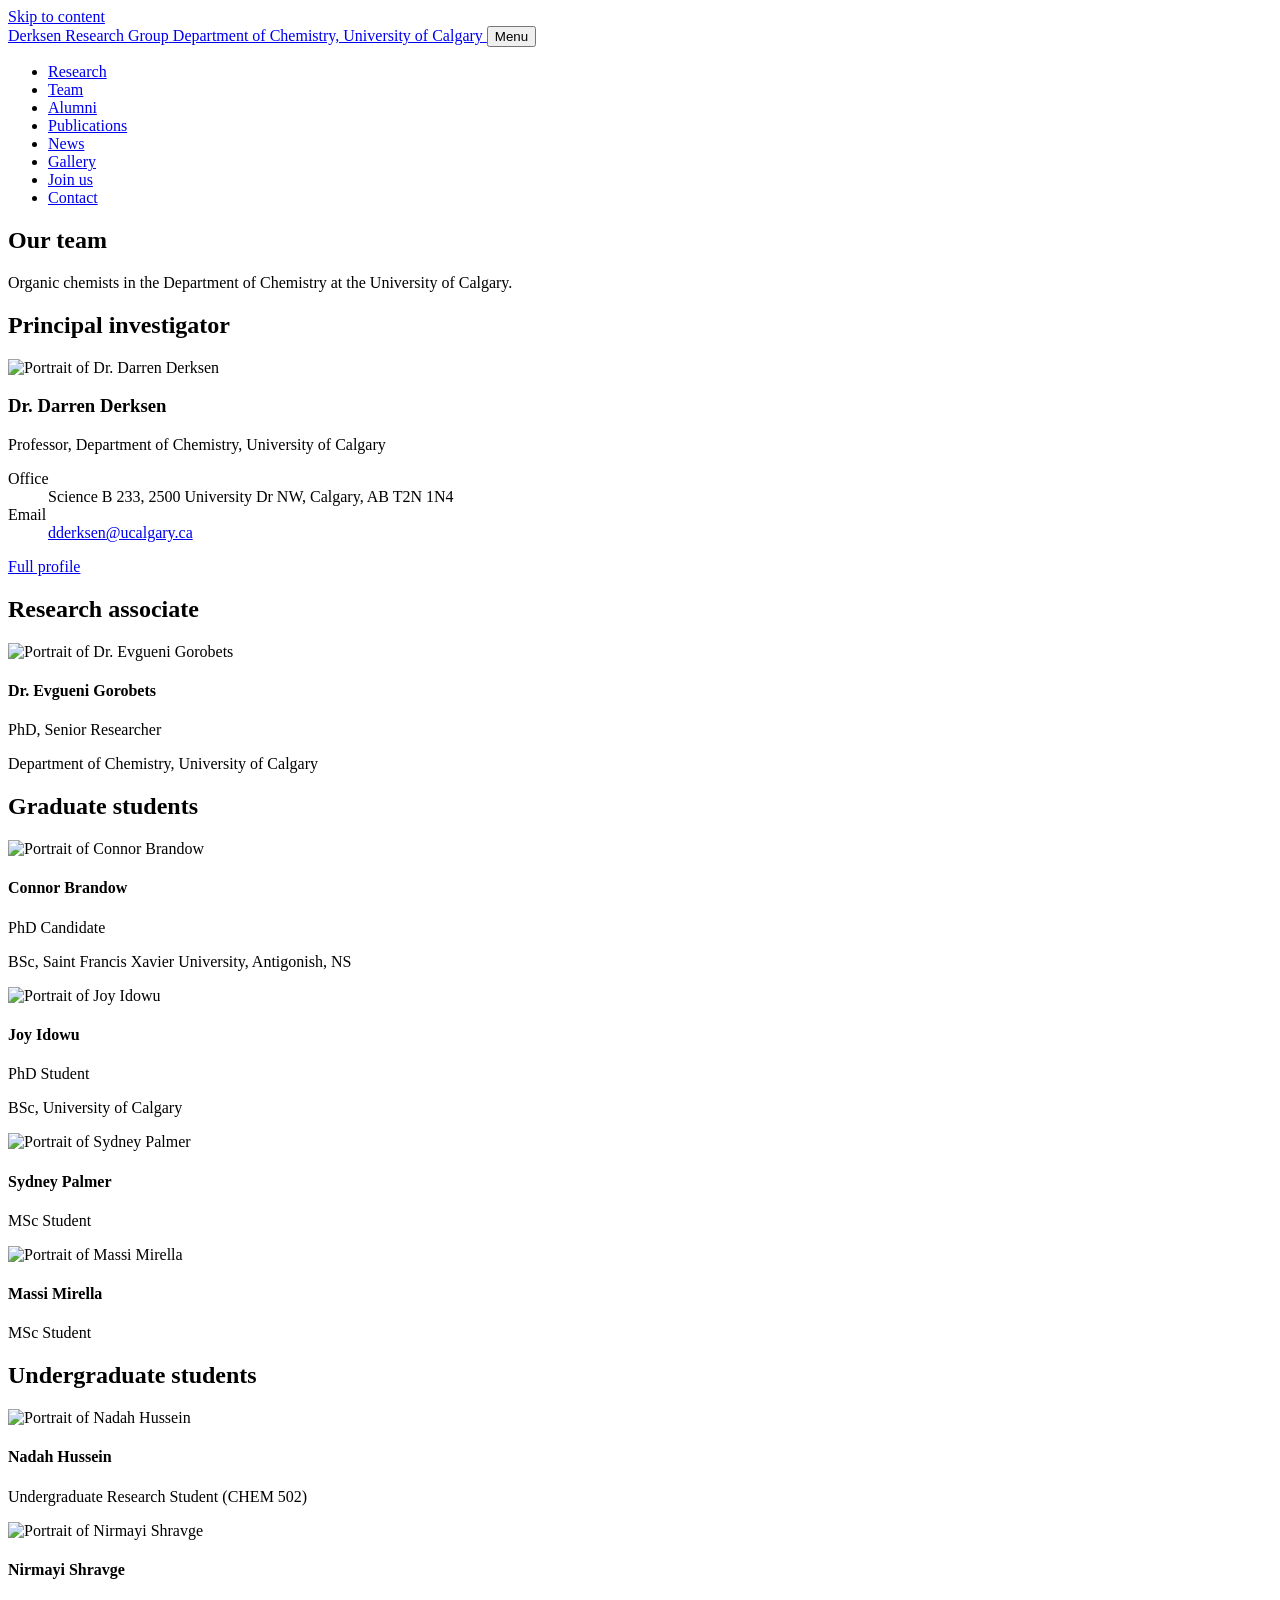
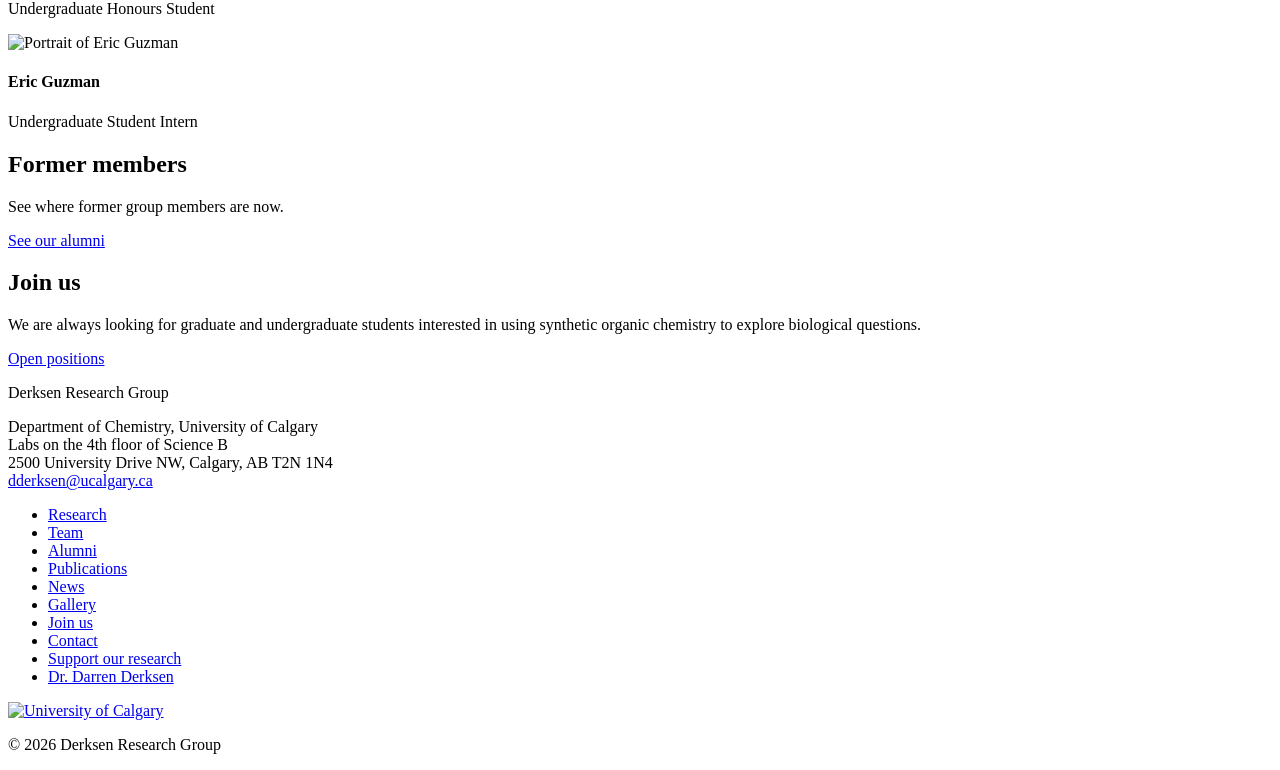
==== our-team.html @ 73cf9cbd "Add files via upload" ====
<!doctype html>
<html lang="en">
<head>
<meta charset="utf-8">
<meta name="viewport" content="width=device-width, initial-scale=1">
<title>Our team | Derksen Research Group</title>
<meta name="description" content="Current members of the Derksen Research Group at the University of Calgary.">
<meta property="og:title" content="Our team | Derksen Research Group">
<meta property="og:description" content="Current members of the Derksen Research Group at the University of Calgary.">
<meta property="og:image" content="img/group-hero.jpg">
<link rel="icon" href="favicon.svg" type="image/svg+xml">
<link rel="preconnect" href="https://fonts.googleapis.com">
<link rel="preconnect" href="https://fonts.gstatic.com" crossorigin>
<link href="https://fonts.googleapis.com/css2?family=IBM+Plex+Sans:wght@400;500;600&family=Newsreader:opsz,wght@6..72,400;6..72,500;6..72,600&display=swap" rel="stylesheet">
<link rel="stylesheet" href="css/style.css">
</head>
<body>
<a class="skip-link" href="#main">Skip to content</a>
<header class="site-header">
  <div class="wrap">
    <a class="wordmark" href="index.html">
      <span class="wordmark-name">Derksen Research Group</span>
      <span class="wordmark-sub">Department of Chemistry, University of Calgary</span>
    </a>
    <button class="nav-toggle" aria-expanded="false" aria-controls="site-nav">Menu</button>
    <nav class="site-nav" id="site-nav" aria-label="Main">
      <ul>
        <li><a href="research.html">Research</a></li>
        <li><a href="our-team.html" aria-current="page">Team</a></li>
        <li><a href="alumni.html">Alumni</a></li>
        <li><a href="publications.html">Publications</a></li>
        <li><a href="news.html">News</a></li>
        <li><a href="group-photos.html">Gallery</a></li>
        <li><a href="positions.html">Join us</a></li>
        <li><a href="contact-us.html">Contact</a></li>
      </ul>
    </nav>
  </div>
</header>
<main id="main">
<section class="page-head">
  <div class="wrap">
    <h1>Our team</h1>
    <p>Organic chemists in the Department of Chemistry at the University of Calgary.</p>
  </div>
</section>
<section class="section">
  <div class="wrap">
    <h2 class="group-label">Principal investigator</h2>
    <div class="pi">
      <img src="img/team/darren-derksen.jpg" alt="Portrait of Dr. Darren Derksen" width="640" height="800">
      <div>
        <h3>Dr. Darren Derksen</h3>
        <p class="role">Professor, Department of Chemistry, University of Calgary</p>
        <dl>
          <dt>Office</dt><dd>Science B 233, 2500 University Dr NW, Calgary, AB T2N 1N4</dd>
          <dt>Email</dt><dd><a href="mailto:dderksen@ucalgary.ca">dderksen@ucalgary.ca</a></dd>
        </dl>
        <a class="btn btn-ghost" href="darren-derksen.html">Full profile</a>
      </div>
    </div>
  </div>
</section>
<section class="section">
  <div class="wrap">
    <div class="people-block">
      <h2 class="group-label">Research associate</h2>
      <div class="people">
    <article class="person">
      <img src="img/team/evgueni-gorobets.jpg" alt="Portrait of Dr. Evgueni Gorobets" width="640" height="800" loading="lazy">
      <h4>Dr. Evgueni Gorobets</h4>
      <p class="role">PhD, Senior Researcher</p>
      <p class="detail">Department of Chemistry, University of Calgary</p>
    </article>
      </div>
    </div>
    <div class="people-block">
      <h2 class="group-label">Graduate students</h2>
      <div class="people">
    <article class="person">
      <img src="img/team/connor-brandow.jpg" alt="Portrait of Connor Brandow" width="640" height="800" loading="lazy">
      <h4>Connor Brandow</h4>
      <p class="role">PhD Candidate</p>
      <p class="detail">BSc, Saint Francis Xavier University, Antigonish, NS</p>
    </article>
    <article class="person">
      <img src="img/team/joy-idowu.jpg" alt="Portrait of Joy Idowu" width="640" height="800" loading="lazy">
      <h4>Joy Idowu</h4>
      <p class="role">PhD Student</p>
      <p class="detail">BSc, University of Calgary</p>
    </article>
    <article class="person">
      <img src="img/team/sydney-palmer.jpg" alt="Portrait of Sydney Palmer" width="640" height="800" loading="lazy">
      <h4>Sydney Palmer</h4>
      <p class="role">MSc Student</p>
    </article>
    <article class="person">
      <img src="img/team/massi-mirella.jpg" alt="Portrait of Massi Mirella" width="640" height="800" loading="lazy">
      <h4>Massi Mirella</h4>
      <p class="role">MSc Student</p>
    </article>
      </div>
    </div>
    <div class="people-block">
      <h2 class="group-label">Undergraduate students</h2>
      <div class="people">
    <article class="person">
      <img src="img/team/nadah-hussein.jpg" alt="Portrait of Nadah Hussein" width="640" height="800" loading="lazy">
      <h4>Nadah Hussein</h4>
      <p class="role">Undergraduate Research Student (CHEM 502)</p>
    </article>
    <article class="person">
      <img src="img/team/nirmayi-shravge.jpg" alt="Portrait of Nirmayi Shravge" width="640" height="800" loading="lazy">
      <h4>Nirmayi Shravge</h4>
      <p class="role">Undergraduate Honours Student</p>
    </article>
    <article class="person">
      <img src="img/team/eric-guzman.jpg" alt="Portrait of Eric Guzman" width="640" height="800" loading="lazy">
      <h4>Eric Guzman</h4>
      <p class="role">Undergraduate Student Intern</p>
    </article>
      </div>
    </div>
  </div>
</section>
<section class="section alt">
  <div class="wrap two-up">
    <div>
      <h2>Former members</h2>
      <p>See where former group members are now.</p>
      <a class="btn btn-ghost" href="alumni.html">See our alumni</a>
    </div>
    <div>
      <h2>Join us</h2>
      <p>We are always looking for graduate and undergraduate students interested in using synthetic organic chemistry to explore biological questions.</p>
      <a class="btn" href="positions.html">Open positions</a>
    </div>
  </div>
</section>
</main>
<footer class="site-footer">
  <div class="wrap">
    <div class="footer-grid">
      <div>
        <p class="footer-name">Derksen Research Group</p>
        <p>Department of Chemistry, University of Calgary<br>
        Labs on the 4th floor of Science B<br>
        2500 University Drive NW, Calgary, AB T2N 1N4<br>
        <a href="mailto:dderksen@ucalgary.ca">dderksen@ucalgary.ca</a></p>
      </div>
      <nav aria-label="Footer">
        <ul class="footer-links">
          <li><a href="research.html">Research</a></li>
          <li><a href="our-team.html">Team</a></li>
          <li><a href="alumni.html">Alumni</a></li>
          <li><a href="publications.html">Publications</a></li>
          <li><a href="news.html">News</a></li>
          <li><a href="group-photos.html">Gallery</a></li>
          <li><a href="positions.html">Join us</a></li>
          <li><a href="contact-us.html">Contact</a></li>
          <li><a href="support.html">Support our research</a></li>
          <li><a href="darren-derksen.html">Dr. Darren Derksen</a></li>
        </ul>
      </nav>
      <a class="uc-logo" href="https://www.ucalgary.ca/"><img src="img/ucalgary-logo.png" alt="University of Calgary" width="160" height="62"></a>
    </div>
    <p class="footer-base">&copy; 2026 Derksen Research Group</p>
  </div>
</footer>
<script src="js/main.js"></script>
</body>
</html>
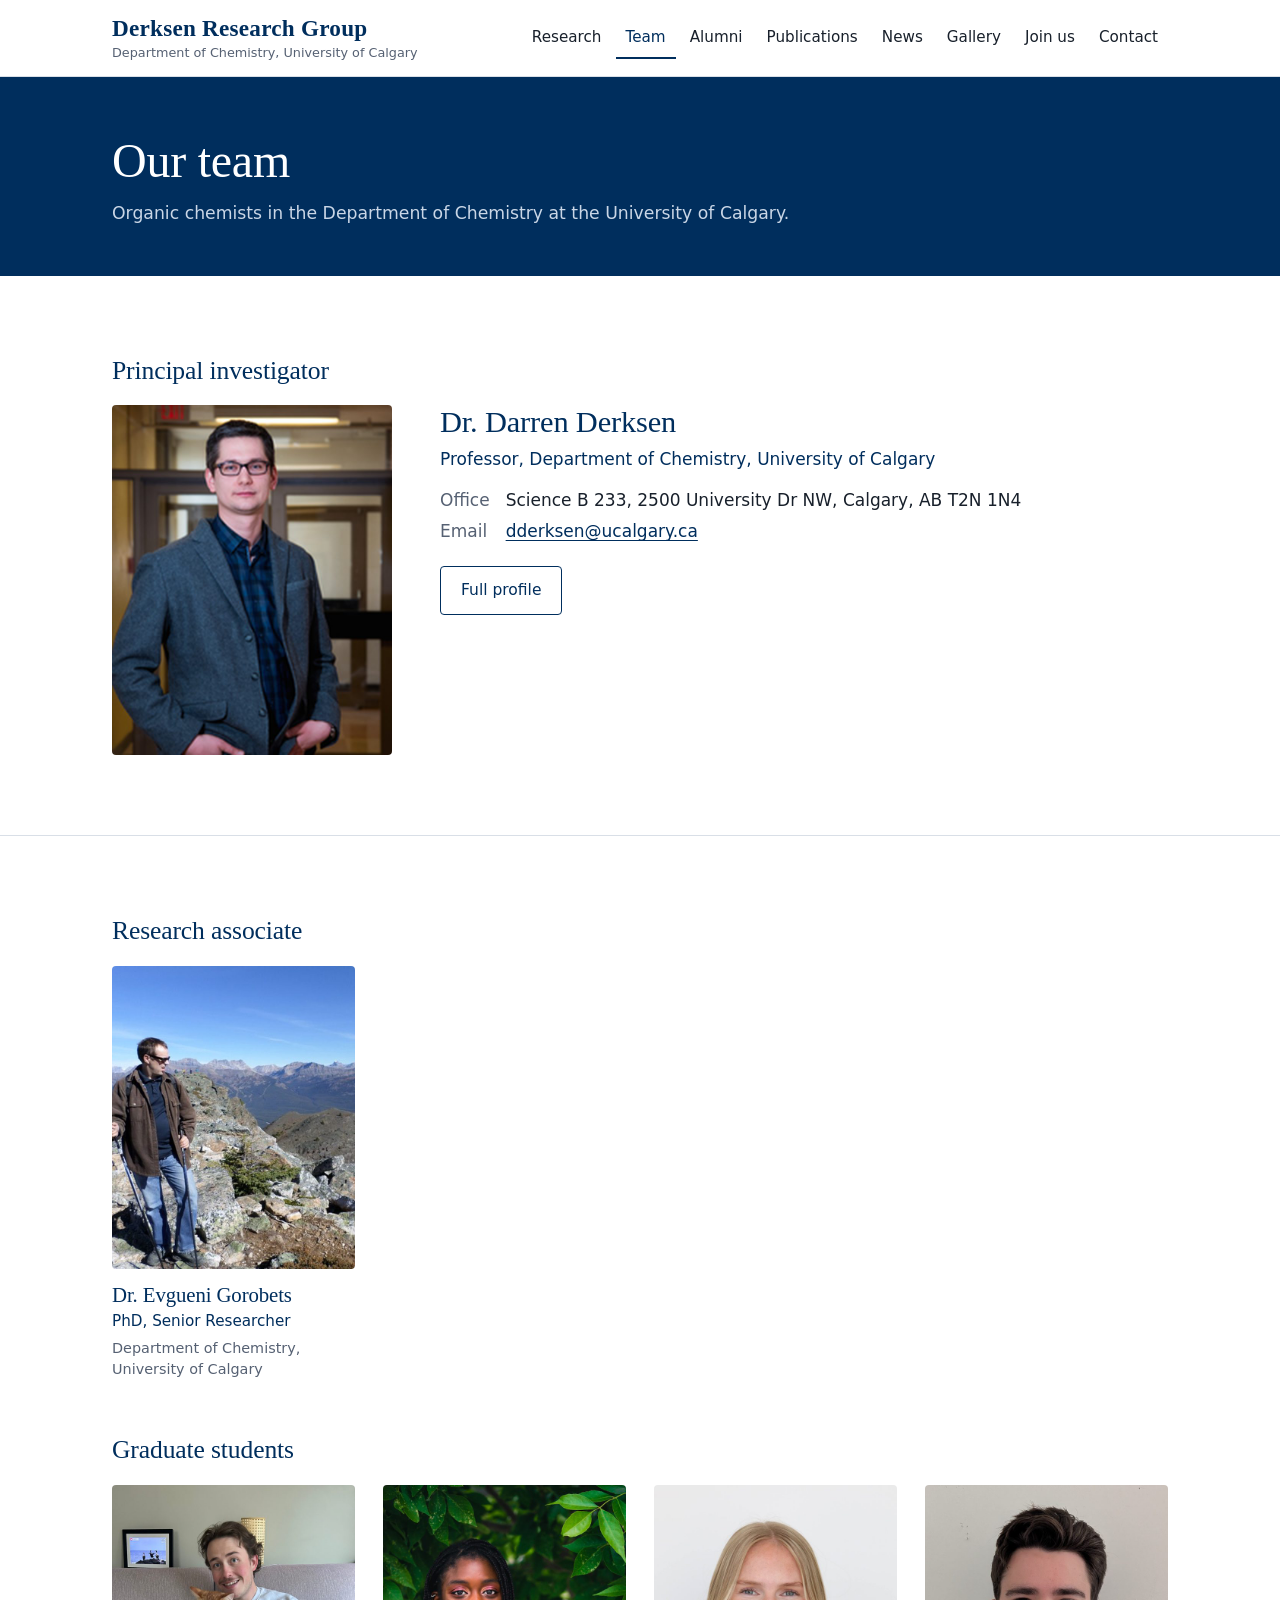
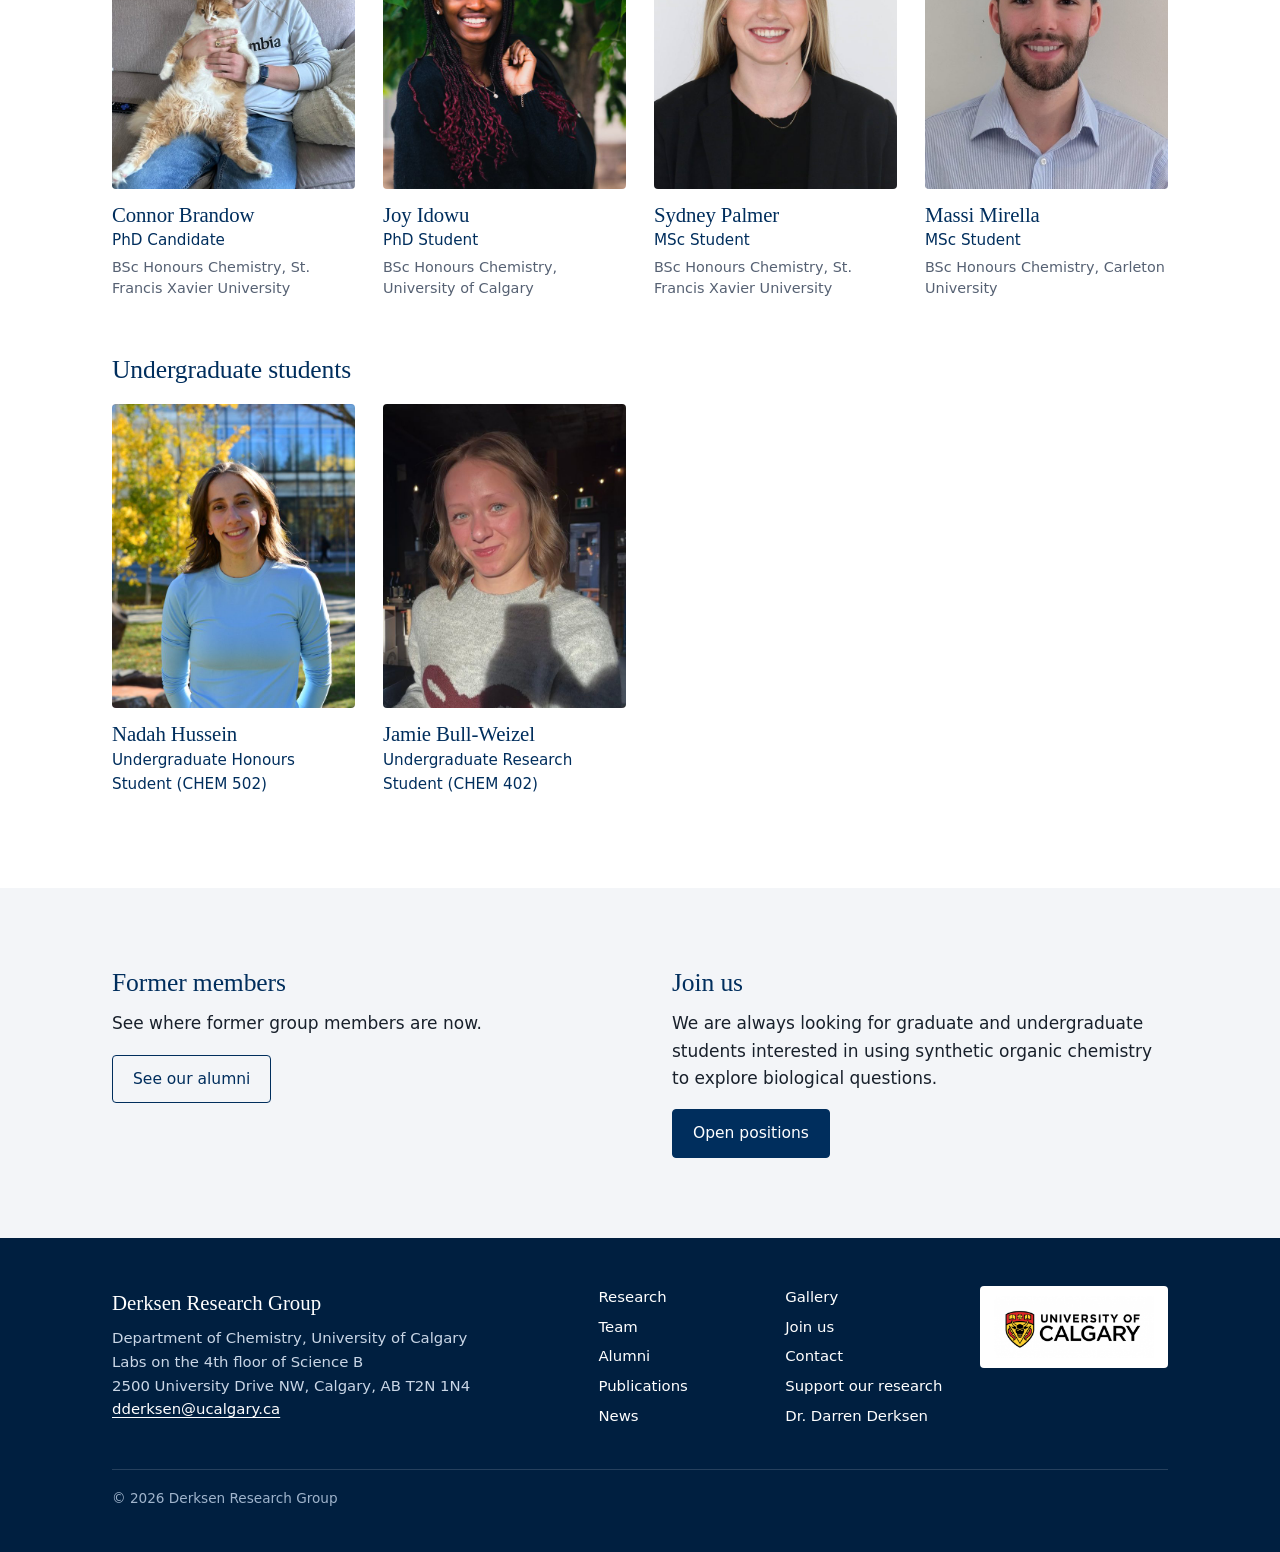
==== commit f2fc8897: "Add files via upload" ====
--- a/our-team.html
+++ b/our-team.html
@@ -81,23 +81,25 @@
       <img src="img/team/connor-brandow.jpg" alt="Portrait of Connor Brandow" width="640" height="800" loading="lazy">
       <h4>Connor Brandow</h4>
       <p class="role">PhD Candidate</p>
-      <p class="detail">BSc, Saint Francis Xavier University, Antigonish, NS</p>
+      <p class="detail">BSc Honours Chemistry, St. Francis Xavier University</p>
     </article>
     <article class="person">
       <img src="img/team/joy-idowu.jpg" alt="Portrait of Joy Idowu" width="640" height="800" loading="lazy">
       <h4>Joy Idowu</h4>
       <p class="role">PhD Student</p>
-      <p class="detail">BSc, University of Calgary</p>
+      <p class="detail">BSc Honours Chemistry, University of Calgary</p>
     </article>
     <article class="person">
       <img src="img/team/sydney-palmer.jpg" alt="Portrait of Sydney Palmer" width="640" height="800" loading="lazy">
       <h4>Sydney Palmer</h4>
       <p class="role">MSc Student</p>
+      <p class="detail">BSc Honours Chemistry, St. Francis Xavier University</p>
     </article>
     <article class="person">
       <img src="img/team/massi-mirella.jpg" alt="Portrait of Massi Mirella" width="640" height="800" loading="lazy">
       <h4>Massi Mirella</h4>
       <p class="role">MSc Student</p>
+      <p class="detail">BSc Honours Chemistry, Carleton University</p>
     </article>
       </div>
     </div>
@@ -107,17 +109,12 @@
     <article class="person">
       <img src="img/team/nadah-hussein.jpg" alt="Portrait of Nadah Hussein" width="640" height="800" loading="lazy">
       <h4>Nadah Hussein</h4>
-      <p class="role">Undergraduate Research Student (CHEM 502)</p>
+      <p class="role">Undergraduate Honours Student (CHEM 502)</p>
     </article>
     <article class="person">
-      <img src="img/team/nirmayi-shravge.jpg" alt="Portrait of Nirmayi Shravge" width="640" height="800" loading="lazy">
-      <h4>Nirmayi Shravge</h4>
-      <p class="role">Undergraduate Honours Student</p>
-    </article>
-    <article class="person">
-      <img src="img/team/eric-guzman.jpg" alt="Portrait of Eric Guzman" width="640" height="800" loading="lazy">
-      <h4>Eric Guzman</h4>
-      <p class="role">Undergraduate Student Intern</p>
+      <img src="img/team/jamie-bull-weizel.jpg" alt="Portrait of Jamie Bull-Weizel" width="640" height="800" loading="lazy">
+      <h4>Jamie Bull-Weizel</h4>
+      <p class="role">Undergraduate Research Student (CHEM 402)</p>
     </article>
       </div>
     </div>
--- a/css/style.css
+++ b/css/style.css
@@ -0,0 +1,318 @@
+/* Derksen Research Group site styles
+   Colours carry over the old site's navy (#002E5D); everything else is kept quiet around it. */
+
+:root {
+  --navy: #002e5d;        /* brand colour from the old site */
+  --navy-dark: #001f40;   /* footer */
+  --navy-hover: #0b4a8a;
+  --ink: #18202b;         /* body text */
+  --muted: #566173;       /* secondary text */
+  --line: #d9dfe7;        /* hairlines */
+  --mist: #f3f5f8;        /* alternate section background */
+  --tint: #c9d6e6;        /* light text on navy */
+  --white: #ffffff;
+
+  --serif: "Newsreader", Georgia, "Times New Roman", serif;
+  --sans: "IBM Plex Sans", system-ui, -apple-system, "Segoe UI", sans-serif;
+
+  --max: 1120px;
+  --gutter: clamp(16px, 4vw, 32px);
+  --radius: 4px;
+}
+
+*, *::before, *::after { box-sizing: border-box; }
+
+html { -webkit-text-size-adjust: 100%; }
+
+body {
+  margin: 0;
+  background: var(--white);
+  color: var(--ink);
+  font-family: var(--sans);
+  font-size: 1.0625rem;   /* 17px */
+  line-height: 1.6;
+}
+
+img { max-width: 100%; height: auto; display: block; }
+
+a { color: var(--navy); text-decoration-thickness: 1px; text-underline-offset: 3px; }
+a:hover { color: var(--navy-hover); }
+
+:focus-visible { outline: 3px solid #4d8fd6; outline-offset: 2px; border-radius: 2px; }
+
+h1, h2, h3, h4 {
+  font-family: var(--serif);
+  font-weight: 500;
+  line-height: 1.15;
+  color: var(--navy);
+  margin: 0 0 0.5em;
+  letter-spacing: -0.005em;
+}
+h1 { font-size: clamp(2.2rem, 4.5vw, 3rem); }
+h2 { font-size: clamp(1.7rem, 3vw, 2.1rem); }
+h3 { font-size: 1.3rem; }
+p { margin: 0 0 1em; }
+
+.wrap { max-width: var(--max); margin: 0 auto; padding: 0 var(--gutter); }
+.measure { max-width: 68ch; }
+.muted { color: var(--muted); }
+
+.skip-link {
+  position: absolute; left: -9999px; top: 0;
+  background: var(--navy); color: var(--white); padding: 8px 14px; z-index: 100;
+}
+.skip-link:focus { left: 8px; top: 8px; color: var(--white); }
+
+/* ---------- Header ---------- */
+.site-header { border-bottom: 1px solid var(--line); background: var(--white); }
+.site-header .wrap {
+  display: flex; align-items: center; justify-content: space-between;
+  gap: 24px; min-height: 76px;
+}
+.wordmark { text-decoration: none; color: var(--navy); display: block; line-height: 1.2; }
+.wordmark:hover { color: var(--navy); }
+.wordmark-name { font-family: var(--serif); font-size: 1.45rem; font-weight: 600; letter-spacing: 0.01em; display: block; }
+.wordmark-sub { font-size: 0.8rem; color: var(--muted); display: block; margin-top: 2px; }
+
+.site-nav ul { list-style: none; margin: 0; padding: 0; display: flex; gap: 4px; flex-wrap: wrap; }
+.site-nav a {
+  display: block; padding: 8px 10px; text-decoration: none;
+  color: var(--ink); font-size: 0.95rem; border-bottom: 2px solid transparent;
+}
+.site-nav a:hover { color: var(--navy); border-bottom-color: var(--line); }
+.site-nav a[aria-current="page"] { color: var(--navy); font-weight: 500; border-bottom-color: var(--navy); }
+
+.nav-toggle {
+  display: none; background: none; border: 1px solid var(--line); border-radius: var(--radius);
+  padding: 8px 12px; font: inherit; font-size: 0.95rem; color: var(--navy); cursor: pointer;
+}
+
+@media (max-width: 980px) {
+  .nav-toggle { display: block; }
+  .site-header .wrap { flex-wrap: wrap; }
+  .site-nav { display: none; width: 100%; padding-bottom: 12px; }
+  .site-nav.open { display: block; }
+  .site-nav ul { flex-direction: column; gap: 0; }
+  .site-nav a { padding: 10px 2px; border-bottom: 1px solid var(--line); }
+  .site-nav a[aria-current="page"] { border-bottom-color: var(--line); border-left: 3px solid var(--navy); padding-left: 10px; }
+}
+
+/* ---------- Buttons ---------- */
+.btn {
+  display: inline-block; padding: 11px 20px; border-radius: var(--radius);
+  font-weight: 500; font-size: 0.97rem; text-decoration: none;
+  background: var(--navy); color: var(--white); border: 1px solid var(--navy);
+}
+.btn:hover { background: var(--navy-hover); border-color: var(--navy-hover); color: var(--white); }
+.btn-ghost { background: transparent; color: var(--navy); }
+.btn-ghost:hover { background: var(--mist); color: var(--navy); border-color: var(--navy); }
+.btn-row { display: flex; flex-wrap: wrap; gap: 12px; margin-top: 8px; }
+
+/* ---------- Home hero: the one bold element ---------- */
+.hero {
+  position: relative; overflow: hidden;
+  background: var(--navy); color: var(--tint);
+  padding: clamp(48px, 7vw, 88px) 0;
+}
+/* faint hexagon lattice, fading out toward the photo */
+.hero::before {
+  content: ""; position: absolute; inset: 0;
+  background-image: url("data:image/svg+xml,%3Csvg xmlns='http://www.w3.org/2000/svg' width='38.105' height='66' viewBox='0 0 38.105 66'%3E%3Cpath d='M19.05 0 L38.105 11 L38.105 33 L19.05 44 L0 33 L0 11 Z M19.05 44 L19.05 66' fill='none' stroke='%23ffffff' stroke-opacity='0.09' stroke-width='1'/%3E%3C/svg%3E");
+  background-size: 38.105px 66px;
+  -webkit-mask-image: linear-gradient(100deg, #000 0%, #000 30%, transparent 70%);
+          mask-image: linear-gradient(100deg, #000 0%, #000 30%, transparent 70%);
+  pointer-events: none;
+}
+.hero .wrap {
+  position: relative;
+  display: grid; grid-template-columns: minmax(0, 5fr) minmax(0, 7fr);
+  gap: clamp(28px, 5vw, 64px); align-items: center;
+}
+.hero h1 { color: var(--white); font-size: clamp(2.5rem, 5.4vw, 3.9rem); line-height: 1.04; margin-bottom: 0.4em; }
+.hero .lead { font-size: 1.15rem; line-height: 1.6; max-width: 34em; }
+.hero .place { font-size: 0.92rem; color: #9fb4cc; margin-bottom: 1.6em; }
+.hero .btn { background: var(--white); color: var(--navy); border-color: var(--white); }
+.hero .btn:hover { background: var(--tint); border-color: var(--tint); color: var(--navy); }
+.hero .btn-ghost { background: transparent; color: var(--white); border-color: rgba(255,255,255,0.55); }
+.hero .btn-ghost:hover { background: rgba(255,255,255,0.1); color: var(--white); border-color: var(--white); }
+.hero-photo img { width: 100%; aspect-ratio: 5 / 4; object-fit: cover; border-radius: var(--radius); }
+.hero-photo figcaption { font-size: 0.82rem; color: #9fb4cc; margin-top: 8px; }
+
+@media (max-width: 820px) {
+  .hero .wrap { grid-template-columns: 1fr; }
+  .hero::before { -webkit-mask-image: linear-gradient(180deg, #000 0%, transparent 60%); mask-image: linear-gradient(180deg, #000 0%, transparent 60%); }
+}
+
+/* ---------- Interior page title band ---------- */
+.page-head { background: var(--navy); color: var(--tint); padding: clamp(36px, 5vw, 56px) 0 clamp(32px, 4.5vw, 48px); }
+.page-head h1 { color: var(--white); margin-bottom: 0.25em; }
+.page-head p { margin: 0; max-width: 62ch; font-size: 1.08rem; }
+
+/* ---------- Sections ---------- */
+.section { padding: clamp(48px, 7vw, 80px) 0; }
+.section + .section { border-top: 1px solid var(--line); }
+.section.alt { background: var(--mist); border-top: 0; }
+.section.alt + .section { border-top: 0; }
+.section-head { display: flex; justify-content: space-between; align-items: baseline; gap: 16px; flex-wrap: wrap; margin-bottom: 28px; }
+.section-head h2 { margin: 0; }
+.section-intro { max-width: 68ch; margin-bottom: 32px; }
+
+/* ---------- Home: research figures ---------- */
+.areas { display: grid; grid-template-columns: repeat(3, minmax(0, 1fr)); gap: 32px; }
+.area { margin: 0; }
+.area a { text-decoration: none; color: inherit; display: block; }
+.area .fig {
+  height: 200px; display: flex; align-items: center; justify-content: center;
+  border: 1px solid var(--line); border-radius: var(--radius); background: var(--white); padding: 16px;
+}
+.area .fig img { max-height: 100%; width: auto; }
+.area figcaption { font-family: var(--serif); font-size: 1.3rem; color: var(--navy); margin-top: 12px; }
+.area a:hover figcaption { text-decoration: underline; text-underline-offset: 4px; text-decoration-thickness: 1px; }
+@media (max-width: 760px) { .areas { grid-template-columns: 1fr; } }
+
+/* ---------- News list ---------- */
+.news-list { list-style: none; margin: 0; padding: 0; display: grid; gap: 24px; }
+.news-item a { display: grid; grid-template-columns: 180px 1fr; gap: 20px; align-items: center; text-decoration: none; color: inherit; }
+.news-item img { width: 180px; aspect-ratio: 16 / 10; object-fit: cover; border-radius: var(--radius); border: 1px solid var(--line); background: var(--white); }
+.news-item time { font-size: 0.88rem; color: var(--muted); display: block; }
+.news-item h3 { margin: 2px 0 0; font-size: 1.25rem; }
+.news-item a:hover h3 { text-decoration: underline; text-underline-offset: 4px; text-decoration-thickness: 1px; }
+@media (max-width: 520px) { .news-item a { grid-template-columns: 110px 1fr; gap: 14px; } .news-item img { width: 110px; } }
+
+/* ---------- Two-up blocks (join / support) ---------- */
+.two-up { display: grid; grid-template-columns: repeat(2, minmax(0, 1fr)); gap: clamp(28px, 5vw, 64px); }
+.two-up h2 { font-size: 1.6rem; }
+@media (max-width: 760px) { .two-up { grid-template-columns: 1fr; } }
+
+/* ---------- Team ---------- */
+.pi { display: grid; grid-template-columns: 280px minmax(0, 1fr); gap: clamp(24px, 4vw, 48px); align-items: start; }
+.pi img { width: 100%; aspect-ratio: 4 / 5; object-fit: cover; border-radius: var(--radius); }
+.pi h3 { font-size: 1.9rem; margin-bottom: 0.2em; }
+.pi .role { color: var(--navy); font-weight: 500; margin-bottom: 0.8em; }
+.pi dl { margin: 0 0 1.2em; display: grid; grid-template-columns: max-content 1fr; gap: 4px 16px; }
+.pi dt { color: var(--muted); }
+.pi dd { margin: 0; }
+@media (max-width: 640px) { .pi { grid-template-columns: 1fr; } .pi img { max-width: 280px; } }
+
+.group-label { font-family: var(--serif); font-size: 1.6rem; color: var(--navy); margin: 0 0 20px; }
+.people { display: grid; grid-template-columns: repeat(auto-fill, minmax(210px, 1fr)); gap: 40px 28px; margin-bottom: 8px; }
+.person img { width: 100%; aspect-ratio: 4 / 5; object-fit: cover; border-radius: var(--radius); background: var(--mist); }
+.person h4 { font-size: 1.3rem; margin: 14px 0 2px; }
+.person .role { color: var(--navy); font-weight: 500; font-size: 0.95rem; margin: 0 0 4px; }
+.person .detail { color: var(--muted); font-size: 0.9rem; margin: 0; line-height: 1.45; }
+.people-block + .people-block { margin-top: 56px; }
+@media (max-width: 520px) {
+  .people { grid-template-columns: repeat(2, minmax(0, 1fr)); gap: 28px 14px; }
+  .person h4 { font-size: 1.1rem; }
+}
+
+/* ---------- Alumni ---------- */
+.alumni { list-style: none; margin: 0; padding: 0; display: grid; grid-template-columns: repeat(auto-fill, minmax(300px, 1fr)); gap: 28px 32px; }
+.alum { display: grid; grid-template-columns: 88px 1fr; gap: 16px; align-items: start; }
+.alum img, .alum .mono { width: 88px; height: 88px; object-fit: cover; border-radius: var(--radius); }
+.alum .mono {
+  display: flex; align-items: center; justify-content: center;
+  background: #e4eaf2; color: var(--navy); font-family: var(--serif); font-size: 1.6rem;
+}
+.alum h3 { font-size: 1.15rem; margin: 2px 0 2px; }
+.alum p { margin: 0; font-size: 0.92rem; line-height: 1.45; }
+.alum .with-us { color: var(--muted); }
+.alum .now { margin-top: 6px; }
+.alum .now span { color: var(--muted); }
+
+/* ---------- Publications ---------- */
+.year-nav { display: flex; flex-wrap: wrap; gap: 6px 4px; margin: 0 0 8px; padding: 0; list-style: none; }
+.year-nav a { display: block; padding: 4px 10px; border: 1px solid var(--line); border-radius: var(--radius); text-decoration: none; font-size: 0.92rem; }
+.year-nav a:hover { border-color: var(--navy); }
+.year { padding-top: 40px; scroll-margin-top: 16px; }
+.year > h2 { font-size: 1.6rem; padding-bottom: 10px; border-bottom: 1px solid var(--line); margin-bottom: 0; }
+.pubs { list-style: none; margin: 0; padding: 0; }
+.pub {
+  display: grid; grid-template-columns: 3rem minmax(0, 1fr) 260px; gap: 8px 24px;
+  padding: 24px 0; border-bottom: 1px solid var(--line);
+}
+.pub.no-fig { grid-template-columns: 3rem minmax(0, 1fr); }
+.pub .num { font-family: var(--serif); font-size: 1.35rem; color: #8a97a8; line-height: 1.3; }
+.pub h3 { font-size: 1.18rem; line-height: 1.35; margin: 0 0 6px; color: var(--ink); font-weight: 500; }
+.pub .authors { font-size: 0.93rem; color: var(--muted); margin: 0 0 4px; }
+.pub .cite { font-size: 0.93rem; margin: 0 0 6px; }
+.pub .cite i { font-style: italic; }
+.pub .doi { font-size: 0.9rem; }
+.pub .note { font-size: 0.9rem; margin: 6px 0 0; padding-left: 12px; border-left: 2px solid var(--line); }
+.pub figure { margin: 0; }
+.pub figure img { width: 100%; max-height: 190px; object-fit: contain; background: var(--white); border: 1px solid var(--line); border-radius: var(--radius); padding: 8px; }
+@media (max-width: 820px) {
+  .pub, .pub.no-fig { grid-template-columns: 2.4rem minmax(0, 1fr); }
+  .pub figure { grid-column: 2; max-width: 420px; }
+}
+
+/* ---------- Research page ---------- */
+.theme { display: grid; grid-template-columns: minmax(0, 1fr) 300px; gap: clamp(24px, 4vw, 56px); align-items: start; margin-bottom: 32px; }
+.theme figure { margin: 0; }
+.theme figure img { width: 100%; border-radius: var(--radius); }
+.theme .fig-line { border: 1px solid var(--line); padding: 12px; background: var(--white); }
+@media (max-width: 760px) { .theme { grid-template-columns: 1fr; } .theme figure { max-width: 360px; } }
+.rep-head { font-family: var(--sans); font-size: 1rem; font-weight: 600; color: var(--ink); margin: 0 0 4px; }
+
+/* ---------- PI profile ---------- */
+.profile { display: grid; grid-template-columns: 340px minmax(0, 1fr); gap: clamp(24px, 4vw, 56px); align-items: start; }
+.profile img { width: 100%; border-radius: var(--radius); }
+.profile .affil { list-style: none; padding: 0; margin: 0 0 16px; }
+.profile .affil li { padding: 2px 0; }
+@media (max-width: 760px) { .profile { grid-template-columns: 1fr; } .profile img { max-width: 340px; } }
+.cv-list { list-style: none; padding: 0; margin: 0; }
+.cv-list li { padding: 12px 0; border-bottom: 1px solid var(--line); display: grid; grid-template-columns: 1fr auto; gap: 4px 16px; }
+.cv-list li span { color: var(--muted); white-space: nowrap; }
+@media (max-width: 520px) { .cv-list li { grid-template-columns: 1fr; } }
+
+/* ---------- News page ---------- */
+.post { max-width: 760px; }
+.post + .post { margin-top: 56px; padding-top: 56px; border-top: 1px solid var(--line); }
+.post time { color: var(--muted); font-size: 0.92rem; }
+.post h2 { margin-top: 4px; }
+.post .lead-img { border: 1px solid var(--line); border-radius: var(--radius); margin: 16px 0 20px; width: 100%; max-width: min(520px, 100%); }
+.pet-grid { display: grid; grid-template-columns: repeat(4, minmax(0, 1fr)); gap: 10px; margin: 16px 0 20px; }
+.pet-grid img { width: 100%; aspect-ratio: 3 / 4; object-fit: cover; border-radius: var(--radius); }
+@media (max-width: 560px) { .pet-grid { grid-template-columns: repeat(2, minmax(0, 1fr)); } }
+
+/* ---------- Gallery ---------- */
+.gallery { columns: 3 280px; column-gap: 16px; }
+.gallery a { display: block; margin-bottom: 16px; break-inside: avoid; }
+.gallery img { width: 100%; border-radius: var(--radius); }
+
+/* ---------- Contact / generic info lists ---------- */
+.info { display: grid; grid-template-columns: max-content 1fr; gap: 12px 28px; margin: 0; }
+.info dt { color: var(--muted); }
+.info dd { margin: 0; }
+@media (max-width: 520px) { .info { grid-template-columns: 1fr; gap: 2px; } .info dd { margin-bottom: 12px; } }
+
+.plain-list { padding-left: 1.2em; margin: 0 0 1em; }
+.plain-list li { margin-bottom: 4px; }
+
+.partners { list-style: none; padding: 0; margin: 0; display: grid; grid-template-columns: repeat(auto-fill, minmax(240px, 1fr)); gap: 0 32px; }
+.partners li { border-bottom: 1px solid var(--line); }
+.partners a { display: block; padding: 14px 0; text-decoration: none; font-weight: 500; }
+.partners a:hover { text-decoration: underline; }
+
+.photo-block img { border-radius: var(--radius); }
+
+/* ---------- Footer ---------- */
+.site-footer { background: var(--navy-dark); color: var(--tint); padding: 48px 0 28px; font-size: 0.93rem; }
+.site-footer a { color: var(--white); }
+.footer-grid { display: grid; grid-template-columns: 1.3fr 1fr auto; gap: 32px; align-items: start; }
+.footer-name { font-family: var(--serif); font-size: 1.3rem; color: var(--white); margin: 0 0 8px; }
+.footer-links { list-style: none; padding: 0; margin: 0; columns: 2; column-gap: 24px; }
+.footer-links li { margin-bottom: 6px; }
+.footer-links a { text-decoration: none; }
+.footer-links a:hover { text-decoration: underline; }
+.uc-logo { background: var(--white); padding: 10px 14px; border-radius: var(--radius); display: inline-block; }
+.uc-logo img { width: 160px; }
+.footer-base { border-top: 1px solid rgba(255,255,255,0.15); margin-top: 32px; padding-top: 18px; color: #9fb4cc; font-size: 0.85rem; }
+@media (max-width: 760px) { .footer-grid { grid-template-columns: 1fr; } }
+
+@media (prefers-reduced-motion: reduce) { * { scroll-behavior: auto !important; } }
+html { scroll-behavior: smooth; }
+
+/* draft review tweaks */
+.photo-block img { width: 100%; max-height: 440px; object-fit: cover; }
+.post .lead-img { max-width: min(360px, 100%); }
